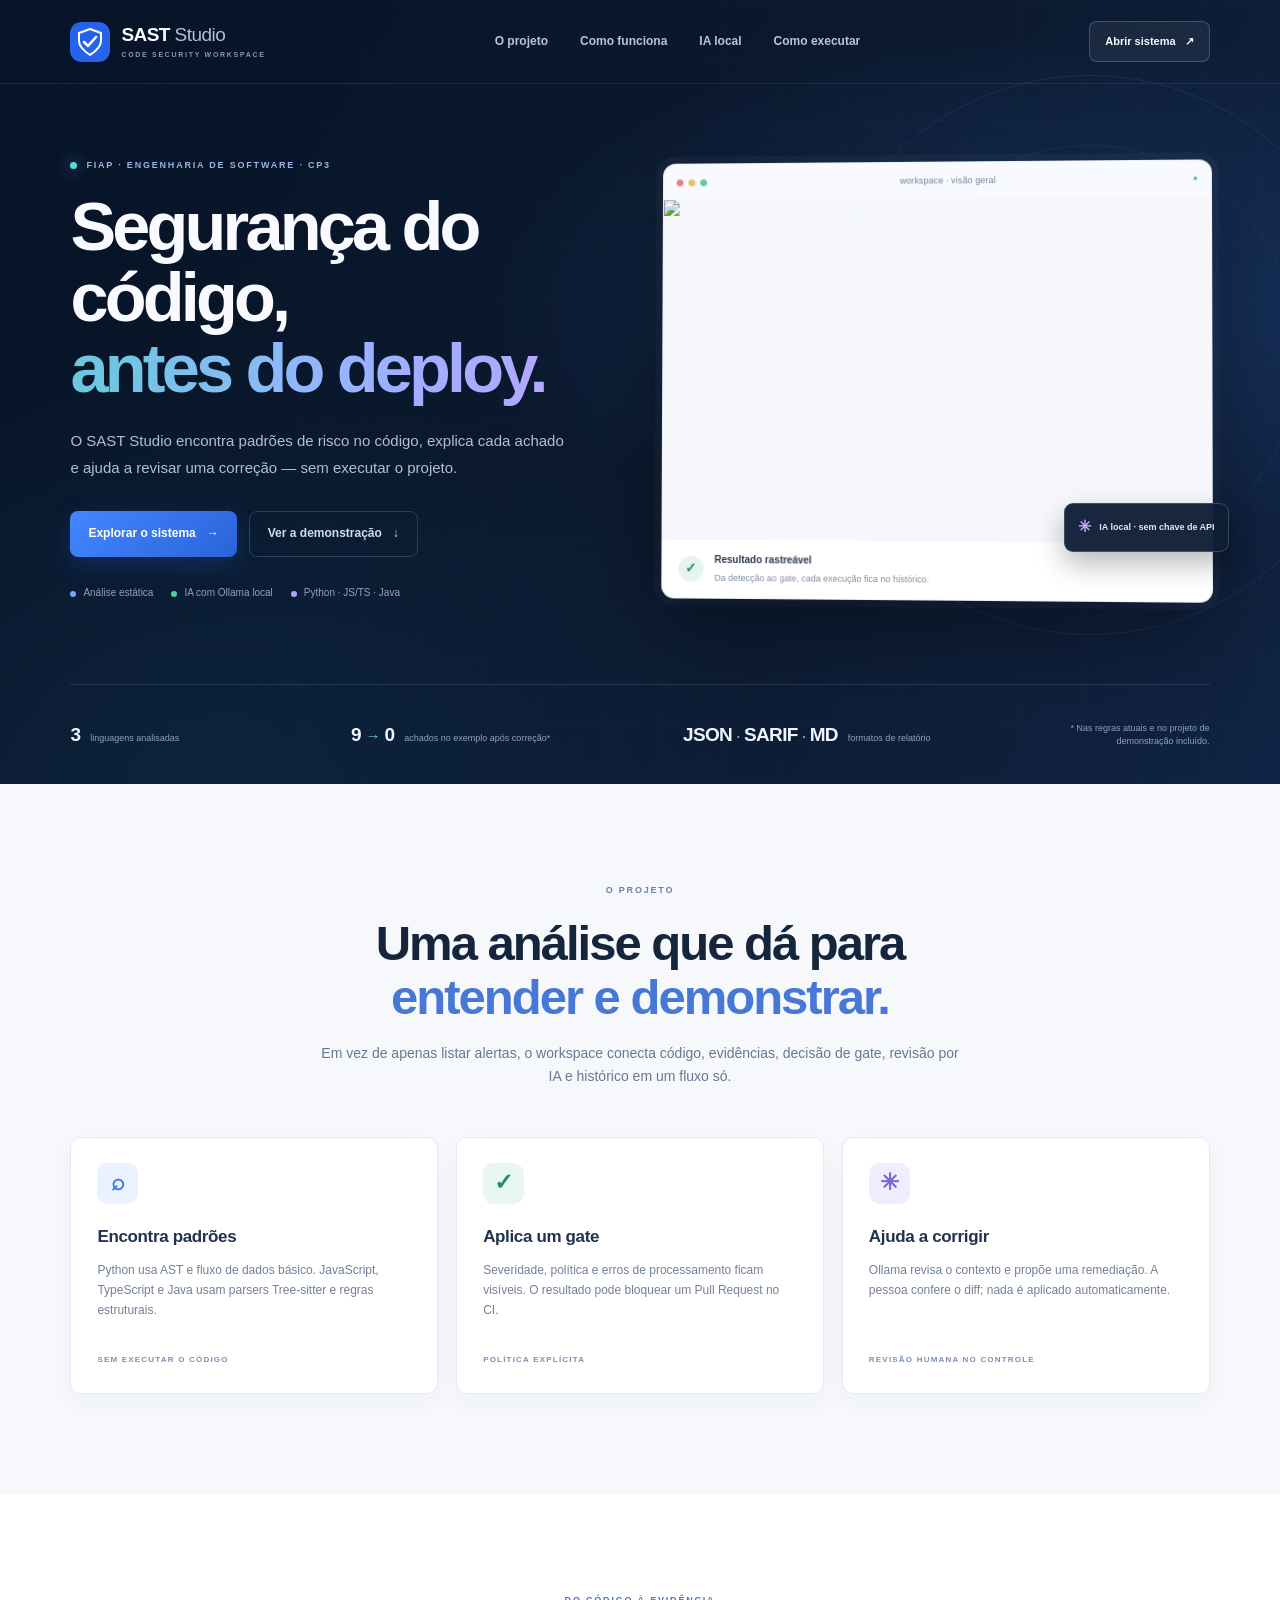
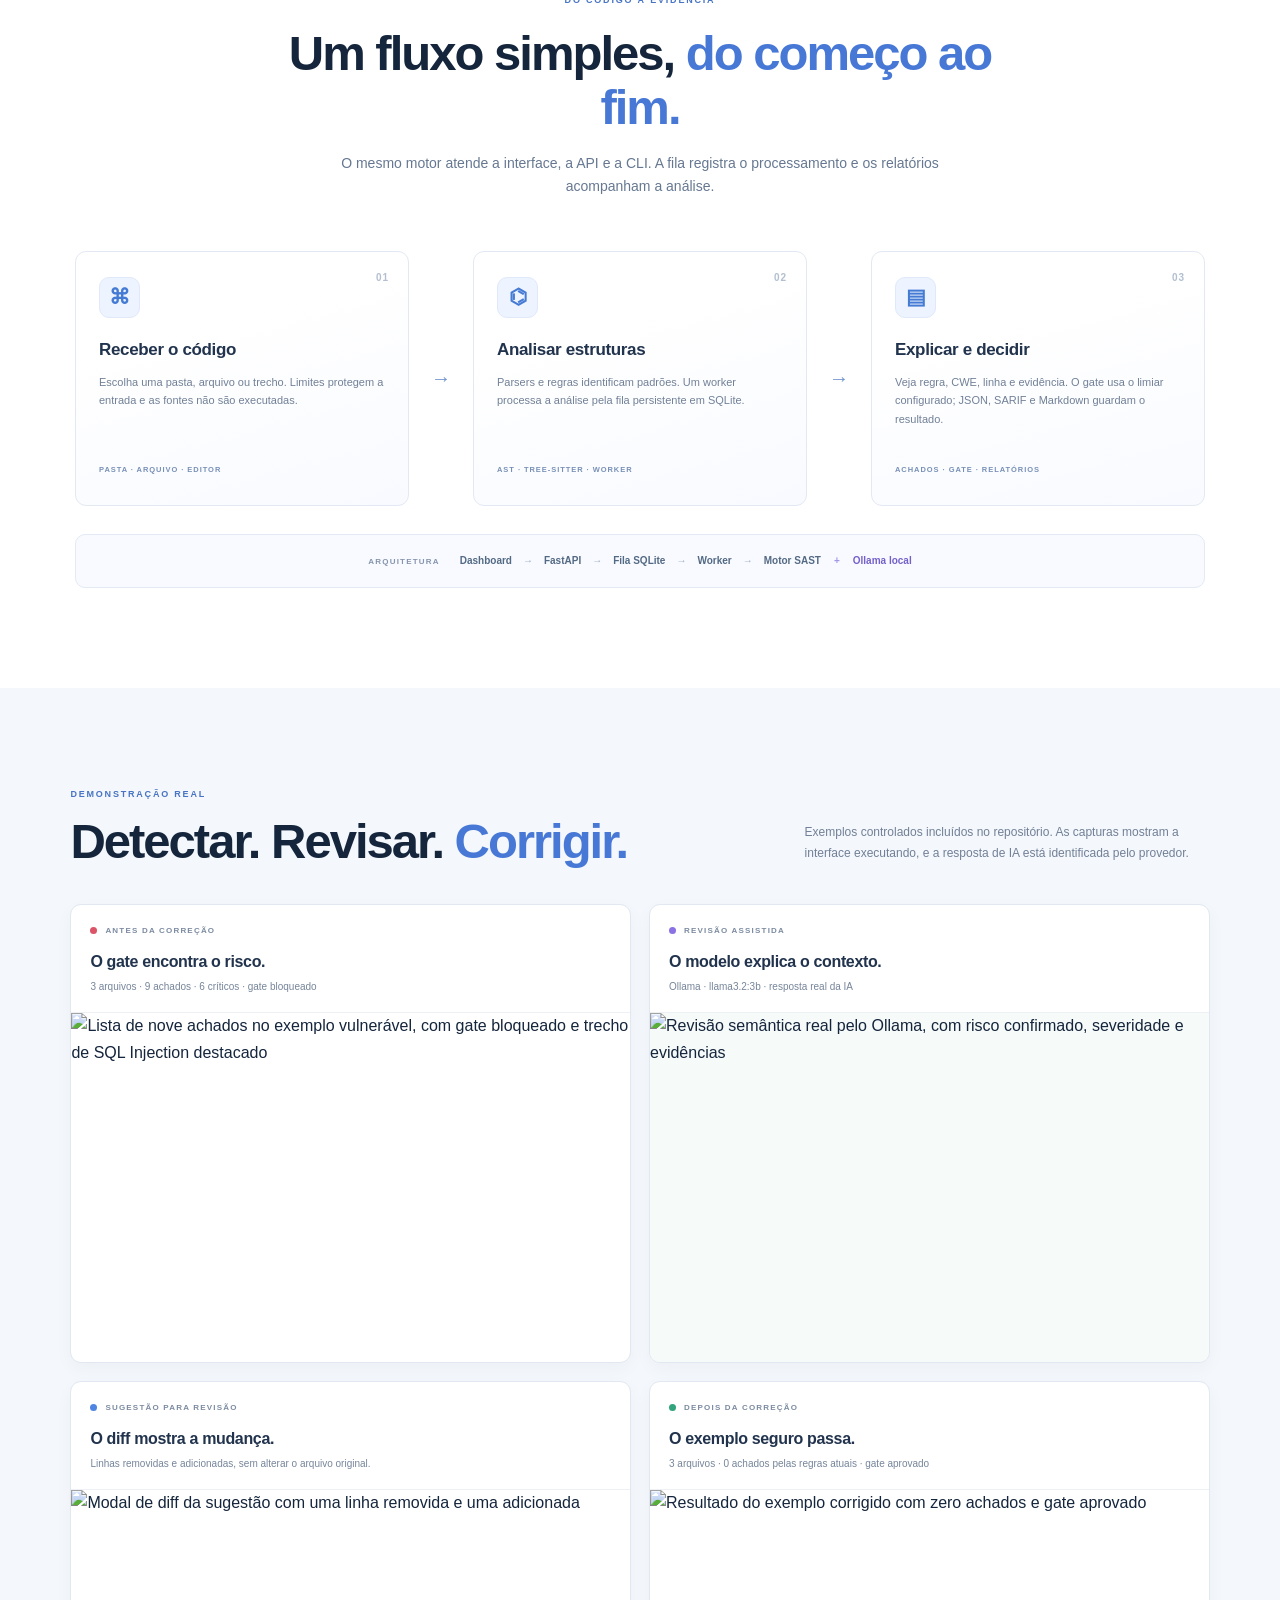
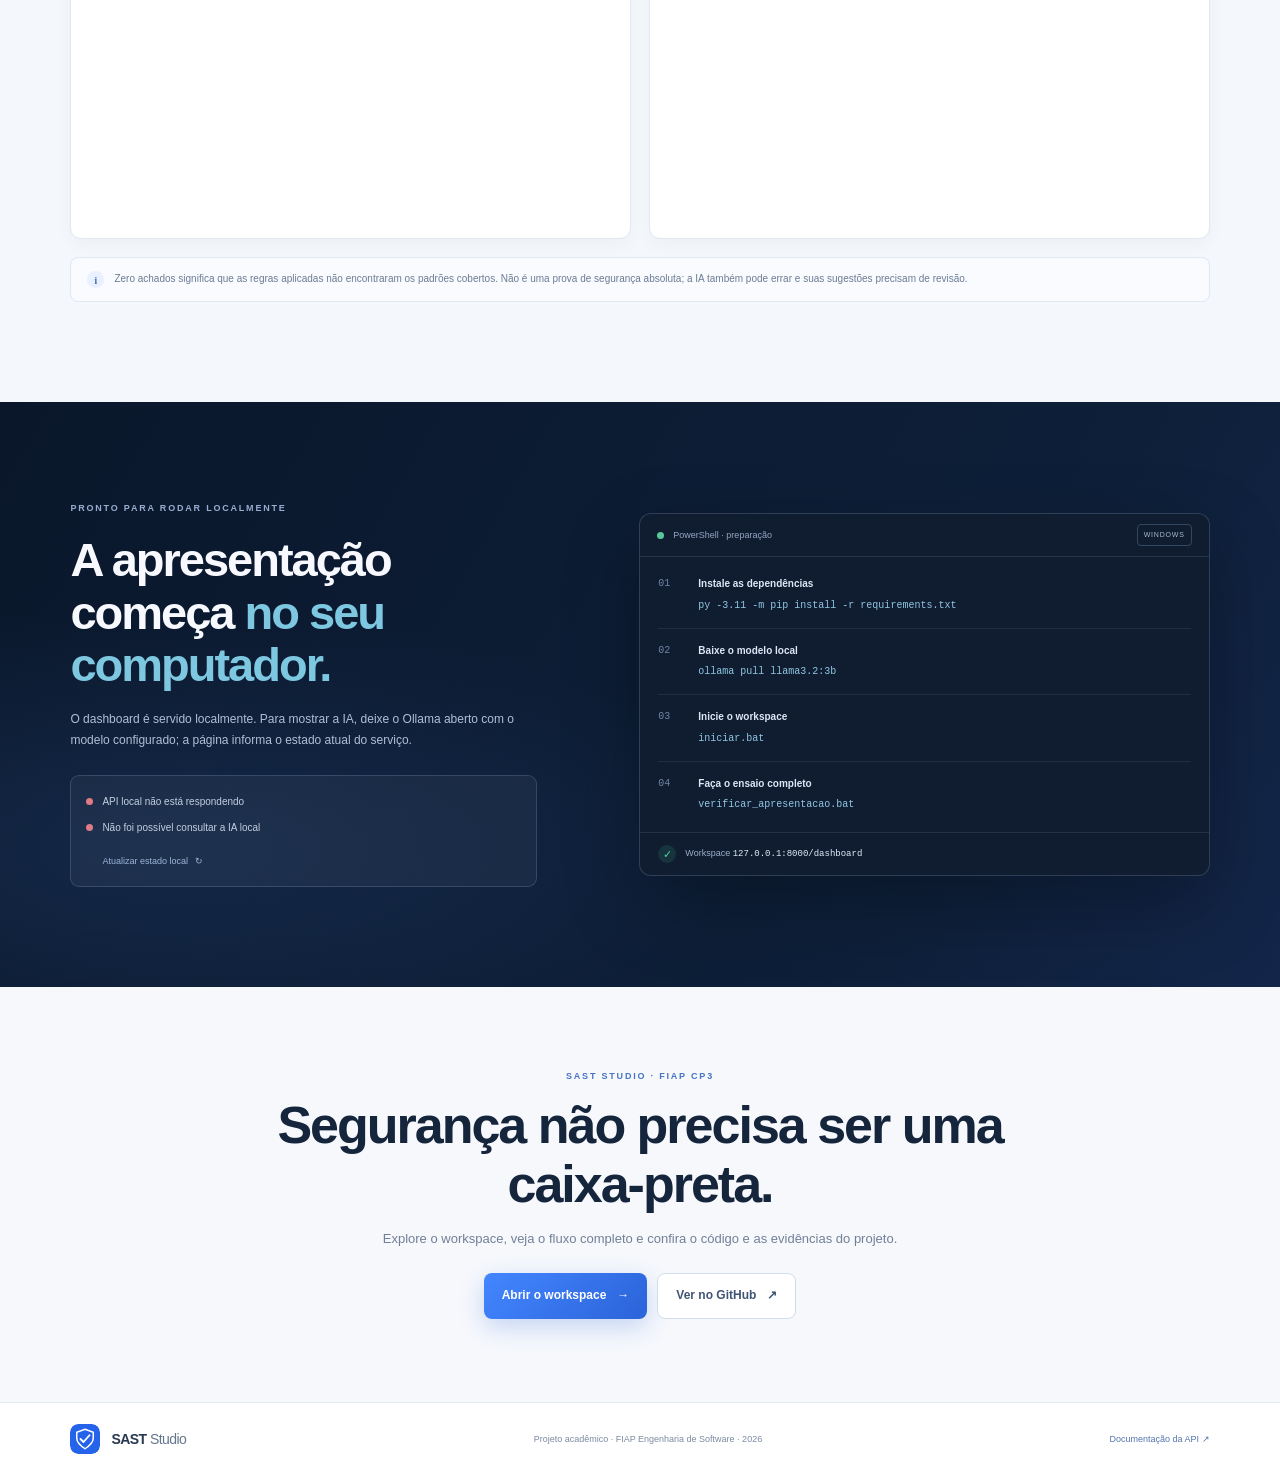
==== static/presentation.html @ c277c818 "feat: add project presentation landing page" ====
<!doctype html>
<html lang="pt-BR">
<head>
  <meta charset="utf-8">
  <meta name="viewport" content="width=device-width, initial-scale=1">
  <meta name="theme-color" content="#081426">
  <meta name="description" content="Conheça o SAST Studio: análise estática de segurança, gate de qualidade e remediação assistida por IA local.">
  <title>SAST Studio · Apresentação do projeto</title>
  <link rel="icon" type="image/svg+xml" href="/static/brand.svg">
  <link rel="stylesheet" href="/static/css/presentation.css?v=1">
  <script src="/static/js/presentation.js?v=1" defer></script>
</head>
<body>
  <header class="site-header">
    <a class="site-brand" href="/apresentacao" aria-label="SAST Studio, apresentação">
      <img src="/static/brand.svg" alt="" width="40" height="40">
      <span>SAST <b>Studio</b><small>CODE SECURITY WORKSPACE</small></span>
    </a>
    <nav class="site-nav" aria-label="Navegação da apresentação">
      <a href="#proposta">O projeto</a>
      <a href="#fluxo">Como funciona</a>
      <a href="#ia">IA local</a>
      <a href="#executar">Como executar</a>
    </nav>
    <a class="header-cta" href="/dashboard">Abrir sistema <span aria-hidden="true">↗</span></a>
  </header>

  <main>
    <section class="hero" aria-labelledby="hero-title">
      <div class="hero-grid" aria-hidden="true"></div>
      <div class="hero-orb hero-orb-one" aria-hidden="true"></div>
      <div class="hero-orb hero-orb-two" aria-hidden="true"></div>
      <div class="hero-inner">
        <div class="hero-copy">
          <p class="eyebrow"><span class="eyebrow-dot"></span> FIAP · ENGENHARIA DE SOFTWARE · CP3</p>
          <h1 id="hero-title">Segurança do código,<br><span>antes do deploy.</span></h1>
          <p class="hero-lead">O SAST Studio encontra padrões de risco no código, explica cada achado e ajuda a revisar uma correção — sem executar o projeto.</p>
          <div class="hero-actions">
            <a class="button button-primary" href="/dashboard">Explorar o sistema <span aria-hidden="true">→</span></a>
            <a class="button button-quiet" href="#demonstracao">Ver a demonstração <span aria-hidden="true">↓</span></a>
          </div>
          <div class="hero-meta">
            <span><i class="meta-mark meta-blue"></i> Análise estática</span>
            <span><i class="meta-mark meta-green"></i> IA com Ollama local</span>
            <span><i class="meta-mark meta-violet"></i> Python · JS/TS · Java</span>
          </div>
        </div>

        <div class="hero-visual">
          <div class="visual-window">
            <div class="window-bar"><span class="window-lights"><i></i><i></i><i></i></span><span>workspace · visão geral</span><span class="window-lock" aria-hidden="true">●</span></div>
            <img src="/presentation-assets/01-visao-geral.png" alt="Dashboard do SAST Studio comparando uma análise vulnerável bloqueada com uma análise corrigida aprovada">
            <div class="visual-caption"><span class="caption-icon" aria-hidden="true">✓</span><span><b>Resultado rastreável</b><small>Da detecção ao gate, cada execução fica no histórico.</small></span></div>
          </div>
          <div class="floating-chip"><span class="live-spark" aria-hidden="true">✳</span> IA local · sem chave de API</div>
        </div>
      </div>

      <div class="hero-proof" aria-label="Resumo do projeto">
        <div><strong>3</strong><span>linguagens analisadas</span></div>
        <div><strong>9 <em>→</em> 0</strong><span>achados no exemplo após correção*</span></div>
        <div><strong>JSON <i>·</i> SARIF <i>·</i> MD</strong><span>formatos de relatório</span></div>
        <p>* Nas regras atuais e no projeto de demonstração incluído.</p>
      </div>
    </section>

    <section class="section section-intro" id="proposta" aria-labelledby="proposal-title">
      <div class="section-heading">
        <p class="eyebrow eyebrow-light">O PROJETO</p>
        <h2 id="proposal-title">Uma análise que dá para <span>entender e demonstrar.</span></h2>
        <p>Em vez de apenas listar alertas, o workspace conecta código, evidências, decisão de gate, revisão por IA e histórico em um fluxo só.</p>
      </div>
      <div class="capability-grid">
        <article class="capability-card">
          <span class="capability-icon icon-scan" aria-hidden="true">⌕</span>
          <h3>Encontra padrões</h3>
          <p>Python usa AST e fluxo de dados básico. JavaScript, TypeScript e Java usam parsers Tree-sitter e regras estruturais.</p>
          <span class="card-foot">SEM EXECUTAR O CÓDIGO</span>
        </article>
        <article class="capability-card">
          <span class="capability-icon icon-gate" aria-hidden="true">✓</span>
          <h3>Aplica um gate</h3>
          <p>Severidade, política e erros de processamento ficam visíveis. O resultado pode bloquear um Pull Request no CI.</p>
          <span class="card-foot">POLÍTICA EXPLÍCITA</span>
        </article>
        <article class="capability-card">
          <span class="capability-icon icon-ai" aria-hidden="true">✳</span>
          <h3>Ajuda a corrigir</h3>
          <p>Ollama revisa o contexto e propõe uma remediação. A pessoa confere o diff; nada é aplicado automaticamente.</p>
          <span class="card-foot">REVISÃO HUMANA NO CONTROLE</span>
        </article>
      </div>
    </section>

    <section class="section section-flow" id="fluxo" aria-labelledby="flow-title">
      <div class="section-heading section-heading-center">
        <p class="eyebrow eyebrow-blue">DO CÓDIGO À EVIDÊNCIA</p>
        <h2 id="flow-title">Um fluxo simples, <span>do começo ao fim.</span></h2>
        <p>O mesmo motor atende a interface, a API e a CLI. A fila registra o processamento e os relatórios acompanham a análise.</p>
      </div>
      <div class="flow-track">
        <article class="flow-step">
          <span class="step-number">01</span>
          <div class="step-icon" aria-hidden="true">⌘</div>
          <h3>Receber o código</h3>
          <p>Escolha uma pasta, arquivo ou trecho. Limites protegem a entrada e as fontes não são executadas.</p>
          <span class="step-tag">PASTA · ARQUIVO · EDITOR</span>
        </article>
        <div class="flow-connector" aria-hidden="true">→</div>
        <article class="flow-step">
          <span class="step-number">02</span>
          <div class="step-icon" aria-hidden="true">⌬</div>
          <h3>Analisar estruturas</h3>
          <p>Parsers e regras identificam padrões. Um worker processa a análise pela fila persistente em SQLite.</p>
          <span class="step-tag">AST · TREE-SITTER · WORKER</span>
        </article>
        <div class="flow-connector" aria-hidden="true">→</div>
        <article class="flow-step">
          <span class="step-number">03</span>
          <div class="step-icon" aria-hidden="true">▤</div>
          <h3>Explicar e decidir</h3>
          <p>Veja regra, CWE, linha e evidência. O gate usa o limiar configurado; JSON, SARIF e Markdown guardam o resultado.</p>
          <span class="step-tag">ACHADOS · GATE · RELATÓRIOS</span>
        </article>
      </div>
      <div class="architecture-strip">
        <span class="architecture-label">ARQUITETURA</span>
        <span>Dashboard</span><i>→</i><span>FastAPI</span><i>→</i><span>Fila SQLite</span><i>→</i><span>Worker</span><i>→</i><span>Motor SAST</span>
        <b>+</b><span class="architecture-ai">Ollama local</span>
      </div>
    </section>

    <section class="section section-demo" id="demonstracao" aria-labelledby="demo-title">
      <div class="demo-heading">
        <div>
          <p class="eyebrow eyebrow-blue">DEMONSTRAÇÃO REAL</p>
          <h2 id="demo-title">Detectar. Revisar. <span>Corrigir.</span></h2>
        </div>
        <p>Exemplos controlados incluídos no repositório. As capturas mostram a interface executando, e a resposta de IA está identificada pelo provedor.</p>
      </div>
      <div class="demo-story">
        <article class="story-card story-vulnerable">
          <div class="story-label"><span class="story-dot dot-red"></span> ANTES DA CORREÇÃO</div>
          <h3>O gate encontra o risco.</h3>
          <p>3 arquivos · 9 achados · 6 críticos · gate bloqueado</p>
          <img src="/presentation-assets/02-achados-vulneraveis.png" alt="Lista de nove achados no exemplo vulnerável, com gate bloqueado e trecho de SQL Injection destacado" loading="lazy">
        </article>
        <article class="story-card story-ai" id="ia">
          <div class="story-label"><span class="story-dot dot-violet"></span> REVISÃO ASSISTIDA</div>
          <h3>O modelo explica o contexto.</h3>
          <p>Ollama · llama3.2:3b · resposta real da IA</p>
          <img src="/presentation-assets/03-triagem-ollama.png" alt="Revisão semântica real pelo Ollama, com risco confirmado, severidade e evidências" loading="lazy">
        </article>
        <article class="story-card story-diff">
          <div class="story-label"><span class="story-dot dot-blue"></span> SUGESTÃO PARA REVISÃO</div>
          <h3>O diff mostra a mudança.</h3>
          <p>Linhas removidas e adicionadas, sem alterar o arquivo original.</p>
          <img src="/presentation-assets/05-diff-remediacao.png" alt="Modal de diff da sugestão com uma linha removida e uma adicionada" loading="lazy">
        </article>
        <article class="story-card story-corrected">
          <div class="story-label"><span class="story-dot dot-green"></span> DEPOIS DA CORREÇÃO</div>
          <h3>O exemplo seguro passa.</h3>
          <p>3 arquivos · 0 achados pelas regras atuais · gate aprovado</p>
          <img src="/presentation-assets/06-projeto-corrigido.png" alt="Resultado do exemplo corrigido com zero achados e gate aprovado" loading="lazy">
        </article>
      </div>
      <div class="demo-note"><span aria-hidden="true">i</span><p>Zero achados significa que as regras aplicadas não encontraram os padrões cobertos. Não é uma prova de segurança absoluta; a IA também pode errar e suas sugestões precisam de revisão.</p></div>
    </section>

    <section class="section section-runtime" id="executar" aria-labelledby="run-title">
      <div class="runtime-copy">
        <p class="eyebrow eyebrow-light">PRONTO PARA RODAR LOCALMENTE</p>
        <h2 id="run-title">A apresentação começa <span>no seu computador.</span></h2>
        <p>O dashboard é servido localmente. Para mostrar a IA, deixe o Ollama aberto com o modelo configurado; a página informa o estado atual do serviço.</p>
        <div class="runtime-status" aria-label="Estado atual dos serviços locais">
          <div class="status-row"><span class="status-indicator" id="api-indicator"></span><span id="api-live-status" aria-live="polite">Consultando a API…</span></div>
          <div class="status-row"><span class="status-indicator" id="ai-indicator"></span><span id="ai-live-status" aria-live="polite">Consultando Ollama…</span></div>
          <button class="status-refresh" type="button" id="refresh-status">Atualizar estado local <span aria-hidden="true">↻</span></button>
        </div>
      </div>
      <div class="run-card">
        <div class="run-card-top"><span class="terminal-dot"></span><span>PowerShell · preparação</span><span class="terminal-tag">WINDOWS</span></div>
        <ol class="run-steps">
          <li><span>01</span><div><b>Instale as dependências</b><code>py -3.11 -m pip install -r requirements.txt</code></div></li>
          <li><span>02</span><div><b>Baixe o modelo local</b><code>ollama pull llama3.2:3b</code></div></li>
          <li><span>03</span><div><b>Inicie o workspace</b><code>iniciar.bat</code></div></li>
          <li><span>04</span><div><b>Faça o ensaio completo</b><code>verificar_apresentacao.bat</code></div></li>
        </ol>
        <div class="run-card-footer"><span class="run-check" aria-hidden="true">✓</span><span>Workspace <b>127.0.0.1:8000/dashboard</b></span></div>
      </div>
    </section>

    <section class="closing-section">
      <div class="closing-content">
        <p class="eyebrow eyebrow-blue">SAST STUDIO · FIAP CP3</p>
        <h2>Segurança não precisa ser uma caixa-preta.</h2>
        <p>Explore o workspace, veja o fluxo completo e confira o código e as evidências do projeto.</p>
        <div class="closing-actions">
          <a class="button button-primary" href="/dashboard">Abrir o workspace <span aria-hidden="true">→</span></a>
          <a class="button button-outline" href="https://github.com/vinycius11dev/sast-studio-cp3" target="_blank" rel="noopener">Ver no GitHub <span aria-hidden="true">↗</span></a>
        </div>
      </div>
    </section>
  </main>

  <footer class="site-footer">
    <a class="site-brand footer-brand" href="/apresentacao"><img src="/static/brand.svg" alt="" width="32" height="32"><span>SAST <b>Studio</b></span></a>
    <span>Projeto acadêmico · FIAP Engenharia de Software · 2026</span>
    <a href="/docs" target="_blank" rel="noopener">Documentação da API ↗</a>
  </footer>
</body>
</html>
---- static/css/presentation.css ----
:root {
  color-scheme: light;
  --night: #081426;
  --night-soft: #10213b;
  --ink: #14253c;
  --muted: #667891;
  --line: #e2e8f1;
  --blue: #3778f6;
  --blue-deep: #285ed0;
  --cyan: #62d6de;
  --green: #45c69b;
  --violet: #a795ff;
  --paper: #f4f7fb;
  --white: #fff;
}

* { box-sizing: border-box; }
html { scroll-behavior: smooth; scroll-padding-top: 88px; }
body { margin: 0; color: var(--ink); background: var(--white); font: 16px/1.65 Inter, "Segoe UI", Arial, sans-serif; -webkit-font-smoothing: antialiased; }
a { color: inherit; text-decoration: none; }
a:focus-visible, button:focus-visible { outline: 3px solid #78b7ff; outline-offset: 4px; }

.site-header { position: absolute; z-index: 5; inset: 0 0 auto; height: 84px; display: flex; align-items: center; justify-content: space-between; gap: 24px; padding: 0 max(5.5vw, calc((100vw - 1280px) / 2)); color: #edf4ff; border-bottom: 1px solid rgba(199, 218, 255, .1); }
.site-brand { display: inline-flex; align-items: center; gap: 11px; flex: 0 0 auto; color: #f8fbff; font-size: 19px; font-weight: 760; letter-spacing: -.55px; line-height: 1.1; }
.site-brand img { display: block; border-radius: 11px; }
.site-brand b { color: #aebde0; font-weight: 450; }
.site-brand small { display: block; margin-top: 5px; color: #8799b6; font-size: 7px; font-weight: 700; letter-spacing: 1.7px; }
.site-nav { display: flex; align-items: center; justify-content: center; gap: clamp(17px, 2.5vw, 37px); color: #b7c5db; font-size: 12px; font-weight: 570; }
.site-nav a { padding: 10px 0; }
.site-nav a:hover { color: #fff; }
.header-cta { display: inline-flex; align-items: center; gap: 9px; flex: 0 0 auto; padding: 10px 15px; border: 1px solid rgba(152, 183, 237, .3); border-radius: 8px; background: rgba(255, 255, 255, .06); color: #f6f9ff; font-size: 11px; font-weight: 650; }
.header-cta:hover { background: rgba(255, 255, 255, .13); }

.hero { position: relative; overflow: hidden; min-height: 760px; padding: 84px max(5.5vw, calc((100vw - 1280px) / 2)) 0; background: radial-gradient(ellipse at 82% 38%, rgba(45, 102, 189, .29), transparent 38%), radial-gradient(ellipse at 15% 100%, rgba(24, 85, 128, .19), transparent 38%), linear-gradient(121deg, #071326 0%, #0b1a30 56%, #102344 100%); color: #f5f8ff; }
.hero-grid { position: absolute; inset: 0; pointer-events: none; opacity: .2; background-image: linear-gradient(rgba(168, 197, 240, .1) 1px, transparent 1px), linear-gradient(90deg, rgba(168, 197, 240, .1) 1px, transparent 1px); background-size: 60px 60px; mask-image: linear-gradient(90deg, transparent, #000 72%); }
.hero-orb { position: absolute; pointer-events: none; border: 1px solid rgba(114, 161, 235, .12); border-radius: 50%; }
.hero-orb-one { width: 560px; height: 560px; top: 75px; right: -90px; }
.hero-orb-two { width: 420px; height: 420px; top: 145px; right: -20px; border-color: rgba(114, 161, 235, .09); }
.hero-inner { position: relative; z-index: 1; max-width: 1280px; min-height: 600px; display: grid; grid-template-columns: minmax(0, .95fr) minmax(440px, 1.05fr); align-items: center; gap: clamp(48px, 7vw, 102px); margin: 0 auto; padding: 55px 0 62px; }
.hero-copy { max-width: 565px; }
.eyebrow { display: flex; align-items: center; gap: 9px; margin: 0 0 19px; color: #97b5e6; font-size: 9px; font-weight: 760; letter-spacing: 1.8px; line-height: 1.4; }
.eyebrow-dot { width: 7px; height: 7px; border-radius: 50%; background: var(--cyan); box-shadow: 0 0 16px rgba(98, 214, 222, .8); }
h1, h2, h3, p { margin-top: 0; }
.hero h1 { margin: 0; color: #f8faff; font-size: clamp(45px, 5.35vw, 72px); font-weight: 720; letter-spacing: -3.8px; line-height: 1.04; }
.hero h1 span { color: #78cde2; background: linear-gradient(93deg, #68c9dc 1%, #94b5ff 53%, #b4a6ff 100%); background-clip: text; -webkit-text-fill-color: transparent; }
.hero-lead { max-width: 510px; margin: 23px 0 0; color: #b2bfd3; font-size: 15px; line-height: 1.8; }
.hero-actions { display: flex; align-items: center; gap: 12px; flex-wrap: wrap; margin-top: 30px; }
.button { display: inline-flex; align-items: center; justify-content: center; gap: 11px; min-height: 46px; padding: 0 18px; border-radius: 8px; font-size: 12px; font-weight: 680; }
.button-primary { background: linear-gradient(135deg, #4386ff, #2b63d9); color: #fff; box-shadow: 0 8px 24px rgba(42, 99, 217, .24); }
.button-primary:hover { background: linear-gradient(135deg, #5792ff, #3670e5); }
.button-quiet { border: 1px solid rgba(180, 201, 237, .2); color: #d2dced; }
.button-quiet:hover { border-color: rgba(180, 201, 237, .45); background: rgba(255, 255, 255, .055); }
.hero-meta { display: flex; gap: 18px; flex-wrap: wrap; margin-top: 28px; color: #91a2bc; font-size: 10px; }
.hero-meta span { display: inline-flex; align-items: center; gap: 7px; }
.meta-mark { width: 6px; height: 6px; border-radius: 50%; }
.meta-blue { background: #74a5ff; }
.meta-green { background: #53d0a0; }
.meta-violet { background: #b1a1ff; }

.hero-visual { position: relative; width: 100%; max-width: 620px; justify-self: end; }
.visual-window { overflow: hidden; border: 1px solid rgba(186, 208, 248, .22); border-radius: 13px; background: #f5f7fb; box-shadow: 0 35px 90px rgba(0, 0, 0, .4), 0 0 0 7px rgba(255, 255, 255, .035); transform: perspective(1400px) rotateY(-3deg) rotateX(1deg); }
.window-bar { height: 36px; display: flex; align-items: center; justify-content: space-between; gap: 10px; padding: 0 13px; background: #f8faff; color: #73829a; font-size: 9px; letter-spacing: .1px; }
.window-lights { display: flex; gap: 5px; }
.window-lights i { width: 7px; height: 7px; border-radius: 50%; background: #f08080; }
.window-lights i:nth-child(2) { background: #f0bd67; }
.window-lights i:nth-child(3) { background: #68c99d; }
.window-lock { color: #58b993; font-size: 8px; }
.visual-window > img { display: block; width: 100%; aspect-ratio: 1.6; object-fit: cover; object-position: top; }
.visual-caption { display: flex; align-items: center; gap: 11px; padding: 12px 16px; background: #fff; color: #283950; }
.caption-icon { width: 26px; height: 26px; display: grid; place-items: center; border-radius: 50%; background: #e6f6ef; color: #258b67; font-size: 14px; font-weight: 750; }
.visual-caption b, .visual-caption small { display: block; }
.visual-caption b { font-size: 10px; }
.visual-caption small { margin-top: 2px; color: #7d8ba0; font-size: 9px; }
.floating-chip { position: absolute; right: -19px; bottom: 48px; display: flex; align-items: center; gap: 8px; padding: 10px 13px; border: 1px solid rgba(169, 191, 232, .25); border-radius: 9px; background: rgba(15, 31, 54, .96); color: #dbe8ff; box-shadow: 0 12px 28px rgba(0, 0, 0, .28); font-size: 9px; font-weight: 640; }
.live-spark { color: #c0a8ff; font-size: 16px; }

.hero-proof { position: relative; z-index: 1; max-width: 1280px; min-height: 100px; display: grid; grid-template-columns: 1fr 1.2fr 1.35fr auto; align-items: center; gap: 24px; margin: 0 auto; border-top: 1px solid rgba(191, 211, 248, .14); }
.hero-proof > div { display: flex; align-items: baseline; gap: 10px; }
.hero-proof strong { color: #edf4ff; font-size: 19px; letter-spacing: -.7px; }
.hero-proof strong em { color: #63d5be; font-size: 15px; font-style: normal; }
.hero-proof strong i { color: #80a4e7; font-size: 13px; font-style: normal; }
.hero-proof span, .hero-proof > p { margin: 0; color: #8fa1bb; font-size: 9px; line-height: 1.4; }
.hero-proof > p { max-width: 156px; text-align: right; }

.section { padding: 100px max(5.5vw, calc((100vw - 1180px) / 2)); }
.section-intro { background: #f6f8fc; }
.section-heading { max-width: 710px; margin: 0 auto 48px; text-align: center; }
.section-heading .eyebrow { justify-content: center; }
.eyebrow-light { color: #6883ad; }
.eyebrow-blue { color: #4774c4; }
.section-heading h2, .demo-heading h2, .runtime-copy h2, .closing-content h2 { margin: 0; color: var(--ink); font-size: clamp(33px, 4vw, 49px); font-weight: 710; letter-spacing: -2px; line-height: 1.12; }
.section-heading h2 span, .demo-heading h2 span { color: #4778d6; }
.section-heading > p:last-child { max-width: 650px; margin: 17px auto 0; color: var(--muted); font-size: 14px; }
.capability-grid { max-width: 1180px; display: grid; grid-template-columns: repeat(3, 1fr); gap: 18px; margin: 0 auto; }
.capability-card { min-height: 240px; padding: 25px 26px 23px; border: 1px solid #e4eaf3; border-radius: 11px; background: #fff; box-shadow: 0 8px 22px rgba(29, 53, 87, .035); }
.capability-icon { width: 41px; height: 41px; display: grid; place-items: center; margin-bottom: 19px; border-radius: 11px; background: #eaf1ff; color: #4179de; font-size: 23px; font-weight: 700; }
.icon-gate { background: #e8f7f1; color: #258c6c; }
.icon-ai { background: #f1edff; color: #7966d6; }
.capability-card h3, .flow-step h3, .story-card h3 { margin: 0; color: #21334d; font-size: 17px; letter-spacing: -.35px; }
.capability-card p { min-height: 67px; margin: 9px 0 17px; color: #718097; font-size: 12px; line-height: 1.7; }
.card-foot { color: #7890b7; font-size: 8px; font-weight: 760; letter-spacing: 1.2px; }

.section-flow { background: #fff; }
.section-heading-center { margin-bottom: 52px; }
.flow-track { max-width: 1130px; display: grid; grid-template-columns: 1fr 38px 1fr 38px 1fr; align-items: center; gap: 13px; margin: 0 auto; }
.flow-step { position: relative; min-height: 245px; padding: 25px 23px; border: 1px solid #e3e9f2; border-radius: 11px; background: linear-gradient(165deg, #fff 30%, #f8faff); }
.step-number { position: absolute; top: 18px; right: 19px; color: #b3bfd0; font-size: 10px; font-weight: 700; letter-spacing: 1px; }
.step-icon { width: 41px; height: 41px; display: grid; place-items: center; margin-bottom: 18px; border: 1px solid #dfe9fa; border-radius: 10px; background: #edf4ff; color: #467bd4; font-size: 21px; font-weight: 650; }
.flow-step p { min-height: 63px; margin: 9px 0 18px; color: #718097; font-size: 11px; line-height: 1.7; }
.step-tag { color: #7890b7; font-size: 7.5px; font-weight: 760; letter-spacing: .95px; }
.flow-connector { display: grid; place-items: center; color: #7193ce; font-size: 20px; }
.architecture-strip { max-width: 1130px; display: flex; align-items: center; justify-content: center; gap: 11px; flex-wrap: wrap; margin: 28px auto 0; padding: 18px; border: 1px solid #e3eaf4; border-radius: 10px; background: #f8faff; color: #536984; font-size: 10px; font-weight: 620; }
.architecture-label { margin-right: 9px; color: #8595ac; font-size: 8px; font-weight: 750; letter-spacing: 1.2px; }
.architecture-strip i { color: #9cadc4; font-style: normal; }
.architecture-strip b { margin: 0 2px; color: #a596e9; }
.architecture-ai { color: #7560c9; }

.section-demo { background: var(--paper); }
.demo-heading { max-width: 1180px; display: flex; align-items: end; justify-content: space-between; gap: 35px; margin: 0 auto 35px; }
.demo-heading .eyebrow { margin-bottom: 13px; }
.demo-heading > p { max-width: 405px; margin: 0 0 4px; color: #718097; font-size: 12px; line-height: 1.8; }
.demo-story { max-width: 1180px; display: grid; grid-template-columns: repeat(2, minmax(0, 1fr)); gap: 18px; margin: 0 auto; }
.story-card { overflow: hidden; padding: 19px 19px 0; border: 1px solid #e1e8f1; border-radius: 11px; background: #fff; box-shadow: 0 6px 18px rgba(29, 53, 87, .035); }
.story-label { display: flex; align-items: center; gap: 8px; color: #7c8ba1; font-size: 8px; font-weight: 750; letter-spacing: 1.2px; }
.story-dot { width: 7px; height: 7px; border-radius: 50%; }
.dot-red { background: #dc5468; }
.dot-violet { background: #8a72e4; }
.dot-blue { background: #4e85e2; }
.dot-green { background: #31a47b; }
.story-card h3 { margin-top: 12px; font-size: 16px; }
.story-card > p { min-height: 20px; margin: 4px 0 13px; color: #76859a; font-size: 10px; }
.story-card > img { display: block; width: calc(100% + 38px); max-width: none; aspect-ratio: 1.6; margin-left: -19px; object-fit: cover; object-position: top; border-top: 1px solid #edf0f5; }
.story-ai > img { object-fit: contain; background: #f6faf9; }
.demo-note { max-width: 1180px; display: flex; align-items: flex-start; gap: 10px; margin: 18px auto 0; padding: 13px 16px; border: 1px solid #dfe8f4; border-radius: 8px; background: #f9fbff; color: #6b7c93; }
.demo-note > span { width: 17px; height: 17px; display: grid; flex: 0 0 auto; place-items: center; border-radius: 50%; background: #e9f0ff; color: #5478b7; font: 700 11px Georgia, serif; }
.demo-note p { margin: 0; font-size: 10px; line-height: 1.65; }

.section-runtime { display: grid; grid-template-columns: minmax(0, .9fr) minmax(450px, 1.1fr); align-items: center; gap: clamp(44px, 8vw, 112px); background: radial-gradient(ellipse at 12% 76%, rgba(58, 107, 176, .18), transparent 38%), linear-gradient(120deg, #0a172b, #0e203a 75%, #13264a); color: #eef4ff; }
.runtime-copy { max-width: 485px; justify-self: end; }
.runtime-copy .eyebrow { color: #98add0; }
.runtime-copy h2 { color: #f7f9ff; font-size: clamp(34px, 4vw, 47px); }
.runtime-copy h2 span { color: #7ec7e0; }
.runtime-copy > p:not(.eyebrow) { margin: 17px 0 23px; color: #b0bfd5; font-size: 12px; line-height: 1.8; }
.runtime-status { padding: 13px 15px; border: 1px solid rgba(170, 196, 240, .19); border-radius: 9px; background: rgba(255, 255, 255, .045); }
.status-row { display: flex; align-items: center; gap: 9px; min-height: 26px; color: #c2cfe2; font-size: 10px; }
.status-indicator { width: 7px; height: 7px; flex: 0 0 auto; border-radius: 50%; background: #d4aa65; }
.status-indicator[data-state="ready"] { background: #51d1a2; box-shadow: 0 0 10px rgba(81, 209, 162, .5); }
.status-indicator[data-state="unavailable"] { background: #e07a86; }
.status-refresh { display: inline-flex; align-items: center; gap: 7px; margin: 9px 0 0 16px; padding: 4px 0; border: 0; background: transparent; color: #9eb6dc; cursor: pointer; font: inherit; font-size: 9px; }
.status-refresh:hover { color: #fff; }
.run-card { width: min(100%, 590px); justify-self: start; overflow: hidden; border: 1px solid rgba(175, 198, 237, .2); border-radius: 12px; background: #101d31; box-shadow: 0 28px 75px rgba(0, 0, 0, .27); }
.run-card-top { height: 43px; display: flex; align-items: center; gap: 9px; padding: 0 17px; border-bottom: 1px solid rgba(175, 198, 237, .13); color: #95a6c0; font-size: 9px; }
.terminal-dot { width: 7px; height: 7px; border-radius: 50%; background: #56c899; }
.terminal-tag { margin-left: auto; padding: 4px 6px; border: 1px solid #344761; border-radius: 4px; color: #aabbd3; font-size: 7px; letter-spacing: .8px; }
.run-steps { display: grid; gap: 0; margin: 0; padding: 5px 18px; list-style: none; }
.run-steps li { display: grid; grid-template-columns: 30px 1fr; gap: 10px; padding: 14px 0; border-bottom: 1px solid rgba(175, 198, 237, .09); }
.run-steps li:last-child { border-bottom: 0; }
.run-steps li > span { padding-top: 2px; color: #7186a5; font: 10px Consolas, monospace; }
.run-steps b { display: block; margin-bottom: 5px; color: #dce6f5; font-size: 10px; font-weight: 620; }
.run-steps code { display: block; overflow-wrap: anywhere; color: #91c7e3; font: 10px/1.6 Consolas, "Courier New", monospace; }
.run-card-footer { display: flex; align-items: center; gap: 9px; padding: 12px 18px; border-top: 1px solid rgba(175, 198, 237, .12); color: #9caec8; font-size: 9px; }
.run-check { width: 18px; height: 18px; display: grid; place-items: center; border-radius: 50%; background: rgba(65, 196, 145, .13); color: #54d1a0; font-size: 11px; }
.run-card-footer b { color: #e3edf9; font-family: Consolas, monospace; font-weight: 500; }

.closing-section { padding: 83px 5.5vw; background: #f6f8fc; }
.closing-content { max-width: 870px; margin: 0 auto; text-align: center; }
.closing-content .eyebrow { justify-content: center; margin-bottom: 14px; }
.closing-content h2 { font-size: clamp(34px, 4.4vw, 52px); }
.closing-content > p:not(.eyebrow) { margin: 15px auto 24px; color: #718097; font-size: 13px; }
.closing-actions { display: flex; justify-content: center; gap: 10px; flex-wrap: wrap; }
.button-outline { border: 1px solid #d2ddec; background: #fff; color: #405574; }
.button-outline:hover { background: #f1f5fb; }
.site-footer { min-height: 73px; display: flex; align-items: center; justify-content: space-between; gap: 20px; padding: 14px max(5.5vw, calc((100vw - 1280px) / 2)); border-top: 1px solid #e6ebf2; background: #fff; color: #7c8ba1; font-size: 9px; }
.footer-brand { color: #283951; font-size: 14px; }
.footer-brand img { width: 30px; height: 30px; border-radius: 8px; }
.footer-brand b { color: #65758c; }
.site-footer > a:last-child { color: #5476ad; }
.site-footer > a:last-child:hover { color: #2d66d2; }

@media (max-width: 1050px) {
  .site-header { padding-inline: 4vw; }
  .site-nav { gap: 17px; }
  .hero { padding-inline: 4vw; }
  .hero-inner { grid-template-columns: minmax(0, .92fr) minmax(380px, 1.08fr); gap: 35px; }
  .hero h1 { font-size: clamp(43px, 5.7vw, 60px); }
  .hero-proof { grid-template-columns: 1fr 1.1fr 1.2fr; }
  .hero-proof > p { display: none; }
  .section { padding-inline: 4vw; }
  .section-runtime { grid-template-columns: minmax(0, .9fr) minmax(380px, 1.1fr); gap: 42px; }
  .site-footer { padding-inline: 4vw; }
}
@media (max-width: 820px) {
  .site-header { height: 72px; }
  .site-nav { display: none; }
  .hero { min-height: 0; padding-top: 72px; }
  .hero-inner { min-height: 0; grid-template-columns: 1fr; gap: 44px; padding: 70px 0 54px; }
  .hero-copy { max-width: 680px; }
  .hero h1 { font-size: clamp(49px, 9vw, 70px); }
  .hero-visual { width: min(100%, 680px); justify-self: center; }
  .hero-proof { min-height: 82px; grid-template-columns: repeat(3, 1fr); gap: 12px; }
  .hero-proof > div { display: block; }
  .hero-proof span { display: block; margin-top: 3px; }
  .hero-proof strong { font-size: 17px; }
  .section { padding-block: 76px; }
  .capability-grid { gap: 12px; }
  .capability-card { padding: 21px 19px; }
  .flow-track { grid-template-columns: 1fr; gap: 10px; max-width: 620px; }
  .flow-step { min-height: 0; }
  .flow-step p { min-height: 0; }
  .flow-connector { transform: rotate(90deg); }
  .section-runtime { grid-template-columns: 1fr; gap: 34px; }
  .runtime-copy, .run-card { width: min(100%, 660px); justify-self: center; }
}
@media (max-width: 620px) {
  body { font-size: 15px; }
  .site-header { height: 66px; padding-inline: 18px; }
  .site-brand { gap: 8px; font-size: 16px; }
  .site-brand img { width: 34px; height: 34px; }
  .site-brand small { font-size: 6px; }
  .header-cta { padding: 9px 11px; font-size: 9px; }
  .hero { padding: 66px 19px 0; }
  .hero-inner { gap: 36px; padding: 63px 0 42px; }
  .hero h1 { font-size: clamp(43px, 11.8vw, 57px); letter-spacing: -2.7px; }
  .hero-lead { margin-top: 17px; font-size: 13px; }
  .hero-actions { gap: 9px; margin-top: 23px; }
  .button { min-height: 43px; padding-inline: 13px; font-size: 10px; }
  .hero-meta { gap: 11px 15px; margin-top: 22px; font-size: 8px; }
  .hero-visual { width: calc(100% - 4px); }
  .visual-window { border-radius: 9px; transform: none; }
  .window-bar { height: 29px; font-size: 7px; }
  .visual-caption { padding: 9px 11px; }
  .visual-caption b { font-size: 9px; }
  .visual-caption small { font-size: 7px; }
  .floating-chip { right: -7px; bottom: 62px; padding: 8px 9px; font-size: 7px; }
  .hero-proof { min-height: 77px; gap: 9px; }
  .hero-proof > div { display: block; }
  .hero-proof strong { font-size: 15px; }
  .hero-proof span { font-size: 7px; }
  .hero-proof strong:nth-child(1) { font-size: 14px; }
  .section { padding: 63px 19px; }
  .section-heading { margin-bottom: 32px; }
  .section-heading h2, .demo-heading h2, .runtime-copy h2, .closing-content h2 { font-size: 34px; letter-spacing: -1.4px; }
  .section-heading > p:last-child { font-size: 12px; }
  .capability-grid { grid-template-columns: 1fr; }
  .capability-card { min-height: 0; padding: 20px; }
  .capability-card p { min-height: 0; }
  .demo-heading { display: block; margin-bottom: 28px; }
  .demo-heading > p { margin-top: 14px; }
  .demo-story { grid-template-columns: 1fr; gap: 13px; }
  .story-card { padding: 16px 15px 0; }
  .story-card > img { width: calc(100% + 30px); margin-left: -15px; }
  .architecture-strip { justify-content: flex-start; gap: 8px; padding: 13px; font-size: 8px; }
  .architecture-label { width: 100%; }
  .section-runtime { gap: 29px; }
  .runtime-copy > p:not(.eyebrow) { font-size: 11px; }
  .run-card-top { height: 39px; }
  .run-steps { padding-inline: 13px; }
  .run-steps li { grid-template-columns: 22px 1fr; gap: 8px; padding: 12px 0; }
  .run-steps b { font-size: 9px; }
  .run-steps code { font-size: 8px; }
  .run-card-footer { padding-inline: 13px; font-size: 8px; }
  .run-card-footer b { font-size: 8px; }
  .closing-section { padding: 62px 19px; }
  .site-footer { align-items: flex-start; flex-direction: column; gap: 11px; padding: 21px 19px; }
}
@media (prefers-reduced-motion: reduce) {
  html { scroll-behavior: auto; }
}
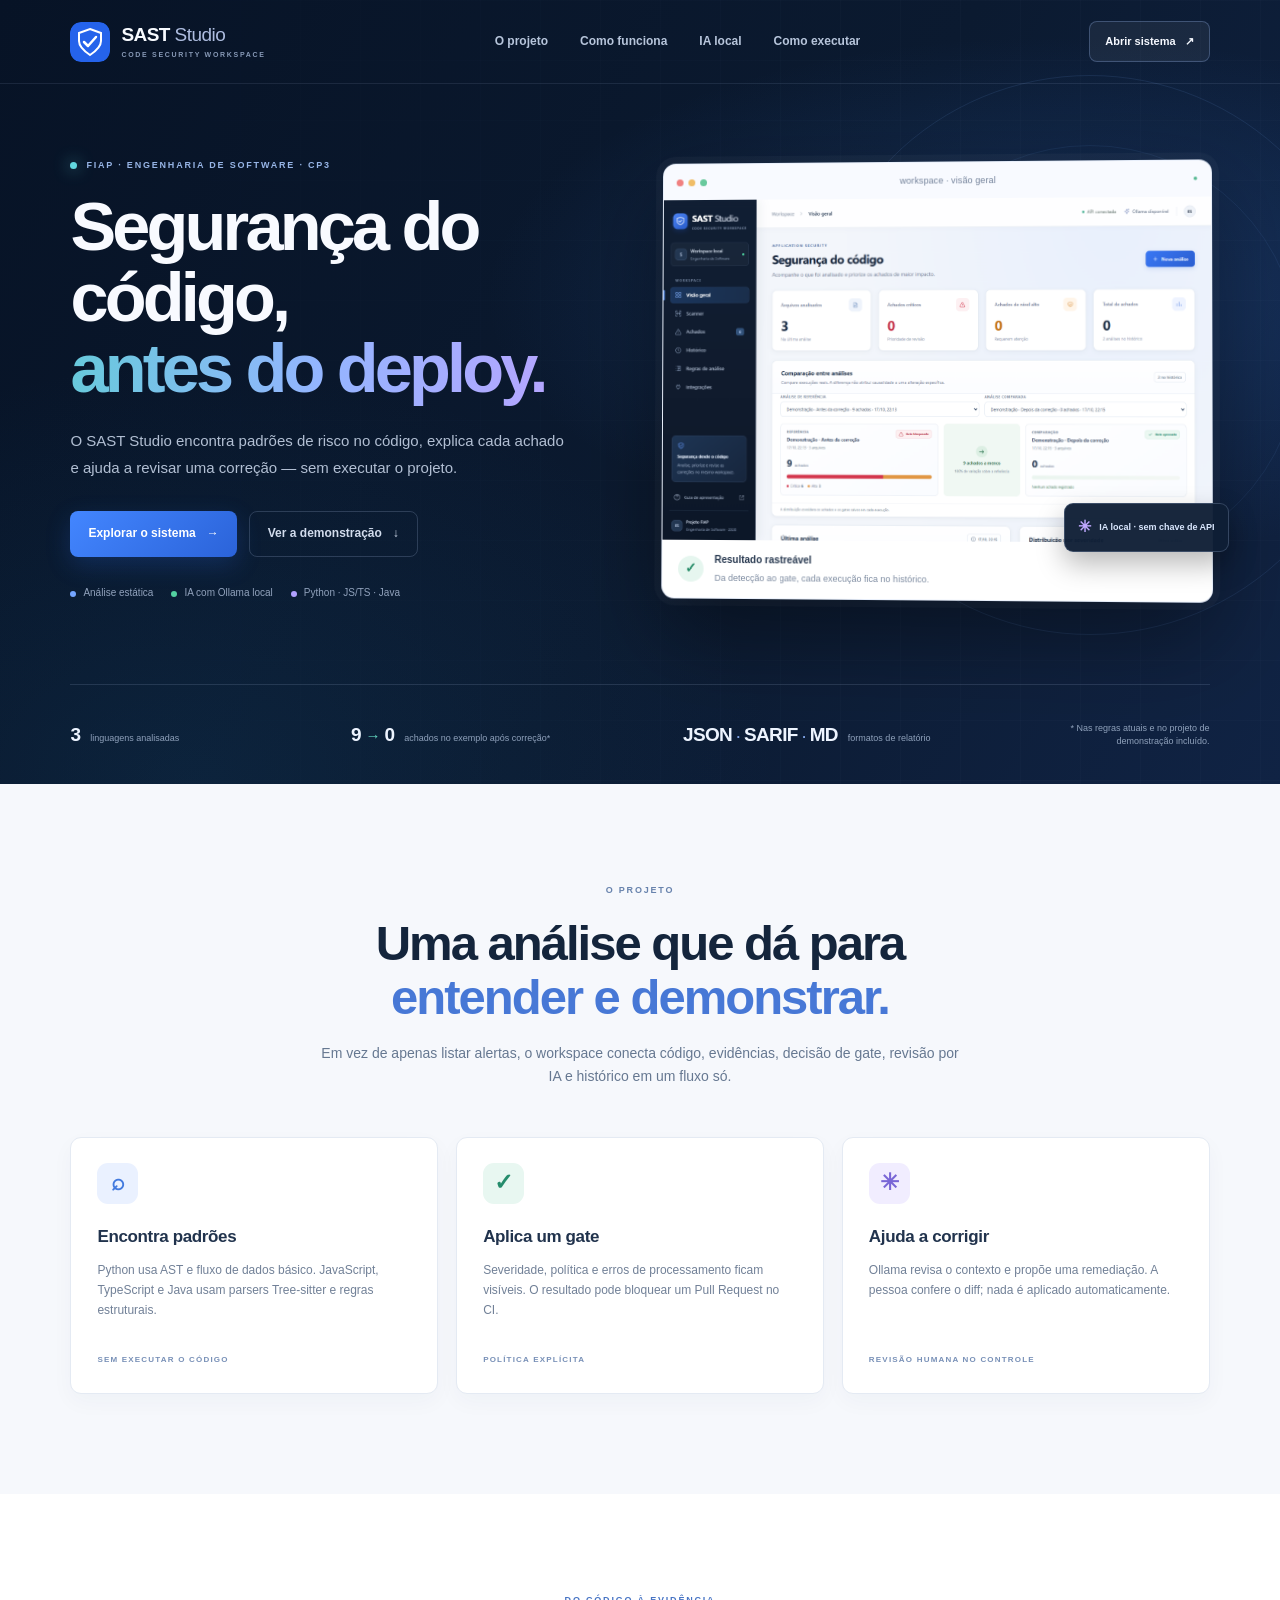
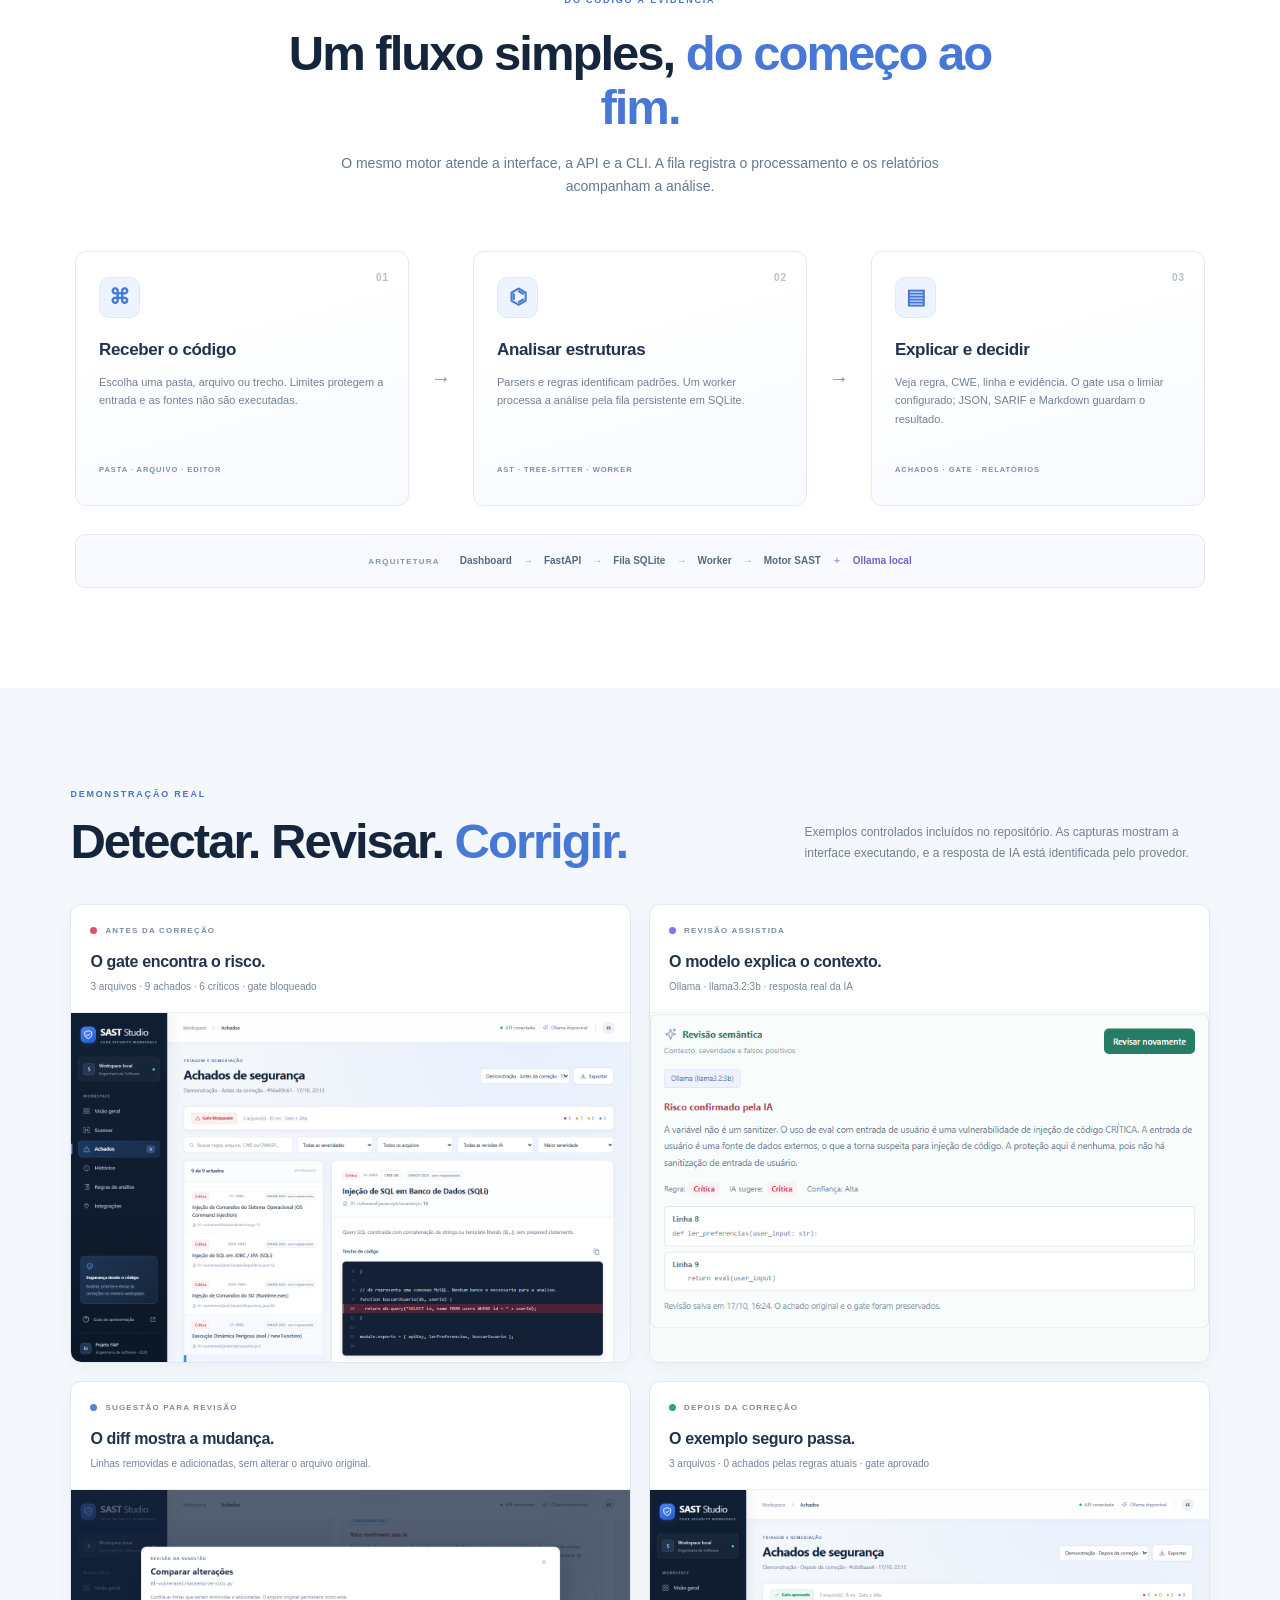
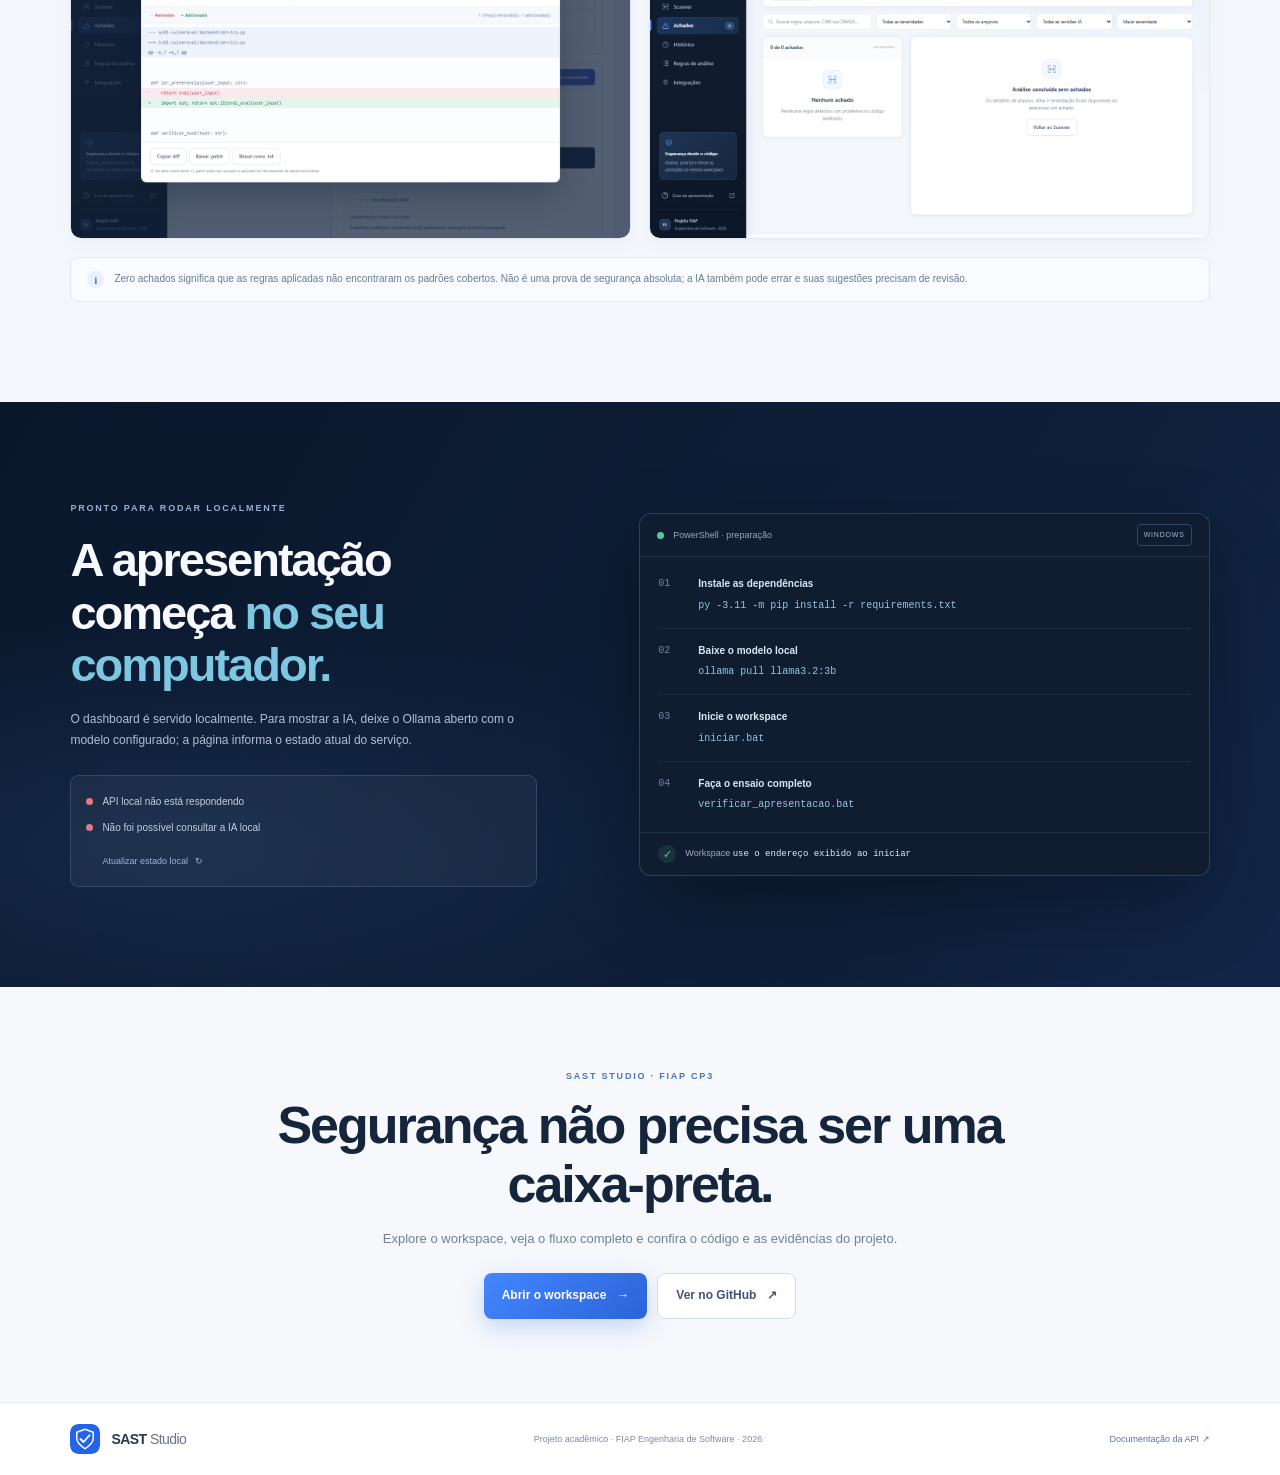
==== commit c4cf5fc7: "feat: harden SAST coverage and connection recovery" ====
--- a/static/presentation.html
+++ b/static/presentation.html
@@ -49,7 +49,7 @@
         <div class="hero-visual">
           <div class="visual-window">
             <div class="window-bar"><span class="window-lights"><i></i><i></i><i></i></span><span>workspace · visão geral</span><span class="window-lock" aria-hidden="true">●</span></div>
-            <img src="/presentation-assets/01-visao-geral.png" alt="Dashboard do SAST Studio comparando uma análise vulnerável bloqueada com uma análise corrigida aprovada">
+          <img src="[data-uri]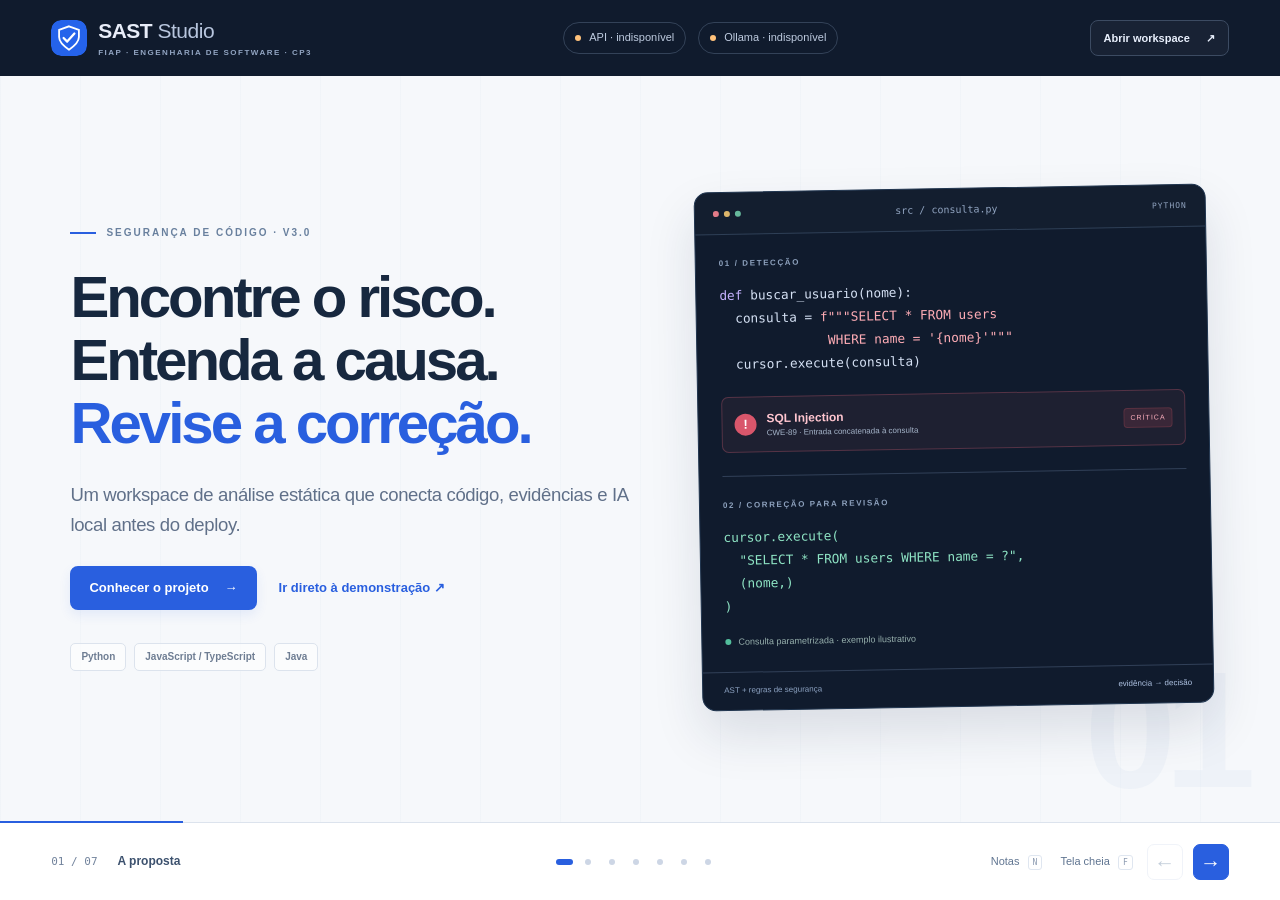
==== commit 4b781500: "feat: improve SAST precision, reset controls and presentation Add conservative Python flow tracking " ====
--- a/static/presentation.html
+++ b/static/presentation.html
@@ -3,210 +3,109 @@
 <head>
   <meta charset="utf-8">
   <meta name="viewport" content="width=device-width, initial-scale=1">
-  <meta name="theme-color" content="#081426">
-  <meta name="description" content="Conheça o SAST Studio: análise estática de segurança, gate de qualidade e remediação assistida por IA local.">
-  <title>SAST Studio · Apresentação do projeto</title>
+  <meta name="theme-color" content="#101b2d">
+  <meta name="description" content="Apresentação do SAST Studio: análise estática, evidências, security gate e IA local.">
+  <title>SAST Studio · Apresentação</title>
   <link rel="icon" type="image/svg+xml" href="/static/brand.svg">
-  <link rel="stylesheet" href="/static/css/presentation.css?v=1">
-  <script src="/static/js/presentation.js?v=1" defer></script>
+  <link rel="stylesheet" href="/static/css/presentation.css?v=2">
+  <script src="/static/js/presentation.js?v=2" defer></script>
 </head>
 <body>
-  <header class="site-header">
-    <a class="site-brand" href="/apresentacao" aria-label="SAST Studio, apresentação">
-      <img src="/static/brand.svg" alt="" width="40" height="40">
-      <span>SAST <b>Studio</b><small>CODE SECURITY WORKSPACE</small></span>
-    </a>
-    <nav class="site-nav" aria-label="Navegação da apresentação">
-      <a href="#proposta">O projeto</a>
-      <a href="#fluxo">Como funciona</a>
-      <a href="#ia">IA local</a>
-      <a href="#executar">Como executar</a>
-    </nav>
-    <a class="header-cta" href="/dashboard">Abrir sistema <span aria-hidden="true">↗</span></a>
+  <a class="skip-link" href="#slide-stage">Ir para a apresentação</a>
+  <header class="deck-header">
+    <a class="brand" href="/apresentacao" aria-label="SAST Studio, início da apresentação"><img src="/static/brand.svg" alt="" width="36" height="36"><span>SAST <b>Studio</b><small>FIAP · ENGENHARIA DE SOFTWARE · CP3</small></span></a>
+    <div class="live-bar" aria-label="Serviços locais">
+      <span class="live-pill" id="api-pill" data-state="checking"><i></i><span id="api-live-status">API · consultando</span></span>
+      <span class="live-pill" id="ai-pill" data-state="checking"><i></i><span id="ai-live-status">IA · consultando</span></span>
+    </div>
+    <a class="button header-link" href="/dashboard" target="_blank" rel="noopener">Abrir workspace <span aria-hidden="true">↗</span></a>
   </header>
 
-  <main>
-    <section class="hero" aria-labelledby="hero-title">
-      <div class="hero-grid" aria-hidden="true"></div>
-      <div class="hero-orb hero-orb-one" aria-hidden="true"></div>
-      <div class="hero-orb hero-orb-two" aria-hidden="true"></div>
-      <div class="hero-inner">
-        <div class="hero-copy">
-          <p class="eyebrow"><span class="eyebrow-dot"></span> FIAP · ENGENHARIA DE SOFTWARE · CP3</p>
-          <h1 id="hero-title">Segurança do código,<br><span>antes do deploy.</span></h1>
-          <p class="hero-lead">O SAST Studio encontra padrões de risco no código, explica cada achado e ajuda a revisar uma correção — sem executar o projeto.</p>
-          <div class="hero-actions">
-            <a class="button button-primary" href="/dashboard">Explorar o sistema <span aria-hidden="true">→</span></a>
-            <a class="button button-quiet" href="#demonstracao">Ver a demonstração <span aria-hidden="true">↓</span></a>
-          </div>
-          <div class="hero-meta">
-            <span><i class="meta-mark meta-blue"></i> Análise estática</span>
-            <span><i class="meta-mark meta-green"></i> IA com Ollama local</span>
-            <span><i class="meta-mark meta-violet"></i> Python · JS/TS · Java</span>
-          </div>
-        </div>
-
-        <div class="hero-visual">
-          <div class="visual-window">
-            <div class="window-bar"><span class="window-lights"><i></i><i></i><i></i></span><span>workspace · visão geral</span><span class="window-lock" aria-hidden="true">●</span></div>
-          <img src="[data-uri]